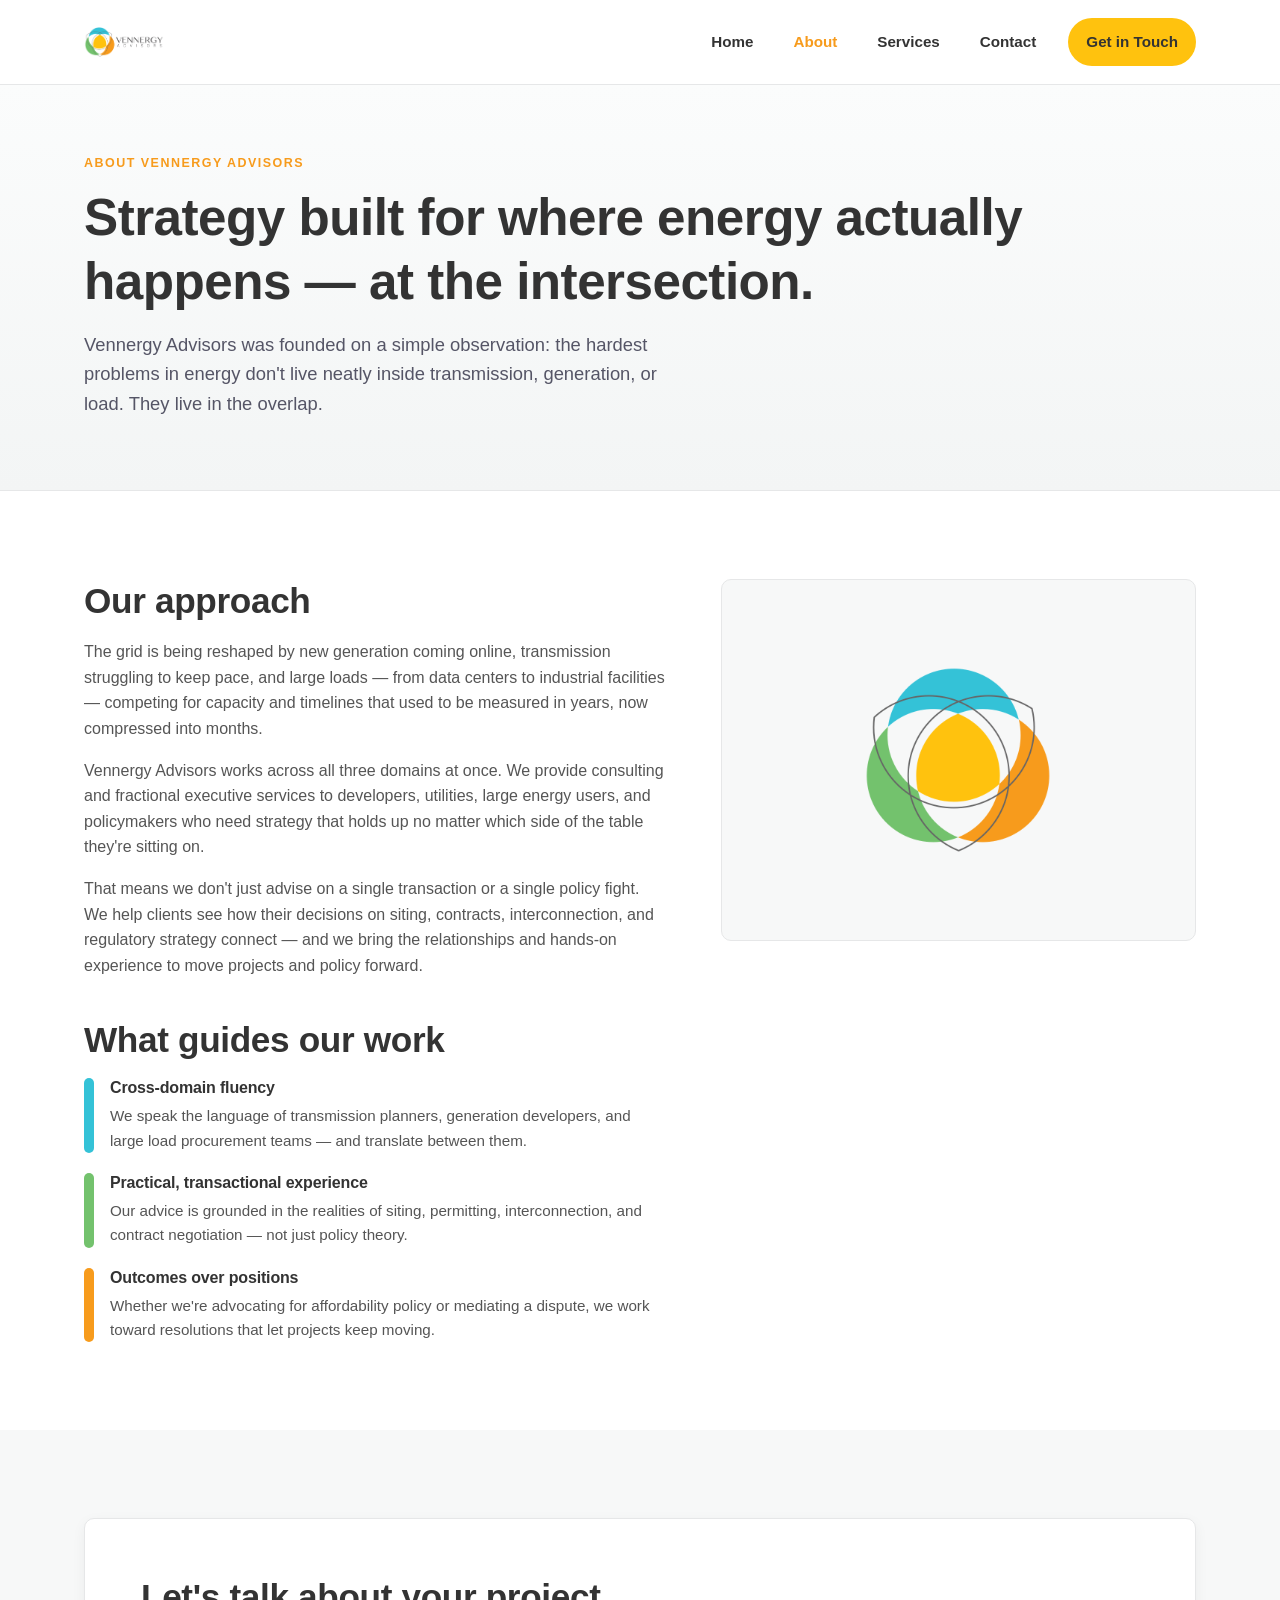
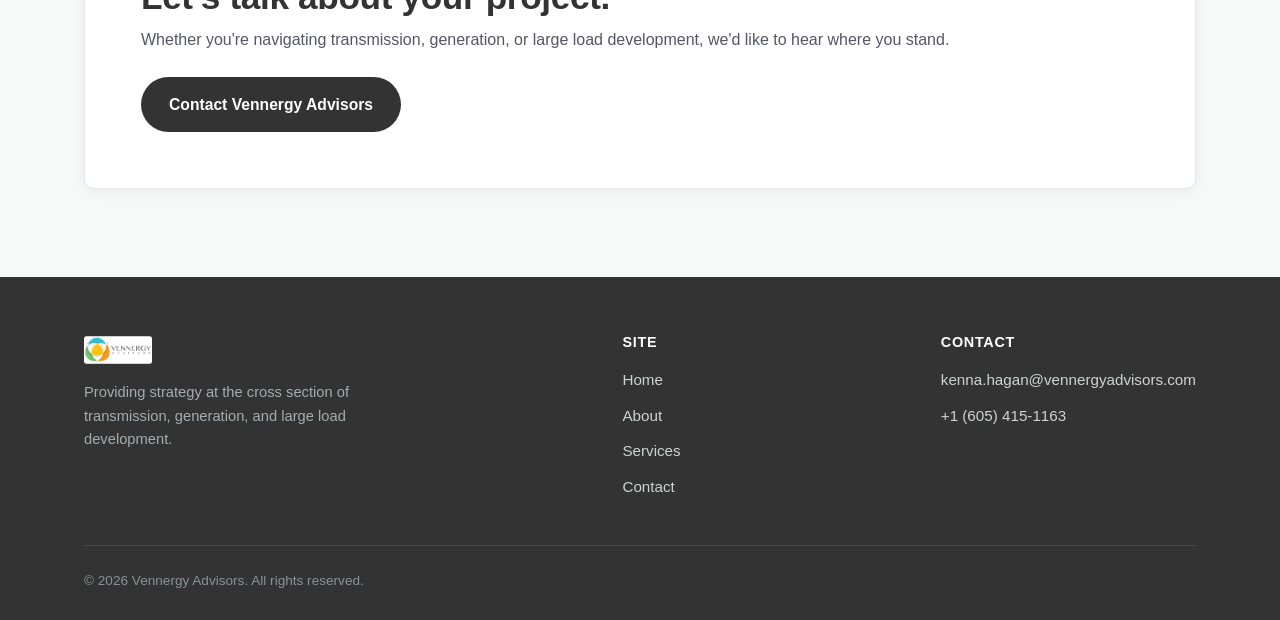
==== about.html @ db181118 "Initial website for Vennergy Advisors Multi-page static site (Home, About, Services, Contact) built " ====
<!doctype html>
<html lang="en">
<head>
<meta charset="UTF-8">
<meta name="viewport" content="width=device-width, initial-scale=1.0">
<title>About | Vennergy Advisors</title>
<meta name="description" content="Vennergy Advisors provides strategy at the cross section of transmission, generation, and large load development.">
<link rel="icon" type="image/png" href="assets/images/Vennergy_1500_Solo_Transparent.png">
<link rel="stylesheet" href="css/styles.css">
</head>
<body>

<header class="site-header">
  <div class="container">
    <a href="index.html" class="brand">
      <img src="assets/images/Vennergy_3000_Horiz_Transparent.png" alt="Vennergy Advisors">
    </a>
    <button class="nav-toggle" aria-label="Toggle navigation" aria-expanded="false">
      <span></span><span></span><span></span>
    </button>
    <nav class="main-nav">
      <ul>
        <li><a href="index.html">Home</a></li>
        <li><a href="about.html" class="active">About</a></li>
        <li><a href="services.html">Services</a></li>
        <li><a href="contact.html">Contact</a></li>
        <li><a href="contact.html" class="btn btn-accent">Get in Touch</a></li>
      </ul>
    </nav>
  </div>
</header>

<section class="page-header">
  <div class="container">
    <span class="eyebrow">About Vennergy Advisors</span>
    <h1>Strategy built for where energy actually happens &mdash; at the intersection.</h1>
    <p class="lede">Vennergy Advisors was founded on a simple observation: the hardest problems in energy don't live neatly inside transmission, generation, or load. They live in the overlap.</p>
  </div>
</section>

<section>
  <div class="container">
    <div class="about-grid">
      <div>
        <h2>Our approach</h2>
        <p>The grid is being reshaped by new generation coming online, transmission struggling to keep pace, and large loads &mdash; from data centers to industrial facilities &mdash; competing for capacity and timelines that used to be measured in years, now compressed into months.</p>
        <p>Vennergy Advisors works across all three domains at once. We provide consulting and fractional executive services to developers, utilities, large energy users, and policymakers who need strategy that holds up no matter which side of the table they're sitting on.</p>
        <p>That means we don't just advise on a single transaction or a single policy fight. We help clients see how their decisions on siting, contracts, interconnection, and regulatory strategy connect &mdash; and we bring the relationships and hands-on experience to move projects and policy forward.</p>

        <h2 style="margin-top:40px;">What guides our work</h2>
        <div class="value-list">
          <div class="value-item">
            <div class="swatch" style="background: var(--teal);"></div>
            <div>
              <h4>Cross-domain fluency</h4>
              <p>We speak the language of transmission planners, generation developers, and large load procurement teams &mdash; and translate between them.</p>
            </div>
          </div>
          <div class="value-item">
            <div class="swatch" style="background: var(--green);"></div>
            <div>
              <h4>Practical, transactional experience</h4>
              <p>Our advice is grounded in the realities of siting, permitting, interconnection, and contract negotiation &mdash; not just policy theory.</p>
            </div>
          </div>
          <div class="value-item">
            <div class="swatch" style="background: var(--orange);"></div>
            <div>
              <h4>Outcomes over positions</h4>
              <p>Whether we're advocating for affordability policy or mediating a dispute, we work toward resolutions that let projects keep moving.</p>
            </div>
          </div>
        </div>
      </div>

      <div class="venn-figure">
        <img src="assets/images/Vennergy_1500_Solo_Transparent.png" alt="Vennergy Advisors mark">
      </div>
    </div>
  </div>
</section>

<section class="section-alt">
  <div class="container">
    <div class="cta-band" style="background:#fff; border:1px solid var(--line); box-shadow: var(--shadow-sm);">
      <div>
        <h2 style="color:var(--charcoal-dark);">Let's talk about your project.</h2>
        <p style="color:#556;">Whether you're navigating transmission, generation, or large load development, we'd like to hear where you stand.</p>
      </div>
      <a href="contact.html" class="btn btn-primary">Contact Vennergy Advisors</a>
    </div>
  </div>
</section>

<footer class="site-footer">
  <div class="container">
    <div class="footer-top">
      <div class="footer-brand">
        <img src="assets/images/Vennergy_3000_Horiz_White.png" alt="Vennergy Advisors">
        <p>Providing strategy at the cross section of transmission, generation, and large load development.</p>
      </div>
      <div class="footer-col">
        <h4>Site</h4>
        <ul>
          <li><a href="index.html">Home</a></li>
          <li><a href="about.html">About</a></li>
          <li><a href="services.html">Services</a></li>
          <li><a href="contact.html">Contact</a></li>
        </ul>
      </div>
      <div class="footer-col">
        <h4>Contact</h4>
        <ul>
          <li><a href="mailto:kenna.hagan@vennergyadvisors.com">kenna.hagan@vennergyadvisors.com</a></li>
          <li><a href="tel:+16054151163">+1 (605) 415-1163</a></li>
        </ul>
      </div>
    </div>
    <div class="footer-bottom">
      <span>&copy; <span id="year"></span> Vennergy Advisors. All rights reserved.</span>
    </div>
  </div>
</footer>

<script src="js/main.js"></script>
</body>
</html>
---- css/styles.css ----
/* ===== Vennergy Advisors — shared styles ===== */

:root {
  --teal: #34C2D7;
  --green: #73C26D;
  --orange: #F79B1C;
  --gold: #FFC20E;
  --charcoal: #4A4A4A;
  --charcoal-dark: #333333;
  --ink: #2B2B2B;
  --paper: #FFFFFF;
  --paper-alt: #F7F8F8;
  --line: #E6E7E8;
  --max-width: 1160px;
  --radius: 10px;
  --shadow: 0 10px 30px rgba(0, 0, 0, 0.06);
  --shadow-sm: 0 4px 14px rgba(0, 0, 0, 0.05);
}

* { box-sizing: border-box; }

html { scroll-behavior: smooth; }

body {
  margin: 0;
  font-family: "Segoe UI", -apple-system, BlinkMacSystemFont, "Helvetica Neue", Arial, sans-serif;
  color: var(--ink);
  background: var(--paper);
  line-height: 1.6;
  -webkit-font-smoothing: antialiased;
}

img { max-width: 100%; display: block; }

a { color: inherit; text-decoration: none; }

.container {
  max-width: var(--max-width);
  margin: 0 auto;
  padding: 0 24px;
}

h1, h2, h3, h4 {
  font-weight: 700;
  color: var(--charcoal-dark);
  line-height: 1.25;
  margin: 0 0 16px;
  letter-spacing: -0.01em;
}

h1 { font-size: clamp(2.1rem, 4vw, 3.2rem); }
h2 { font-size: clamp(1.6rem, 3vw, 2.2rem); }
h3 { font-size: 1.3rem; }

p { margin: 0 0 16px; color: #555; }

.eyebrow {
  display: inline-block;
  font-size: 0.78rem;
  font-weight: 700;
  letter-spacing: 0.12em;
  text-transform: uppercase;
  color: var(--orange);
  margin-bottom: 12px;
}

.lede {
  font-size: 1.15rem;
  color: #556;
  max-width: 62ch;
}

/* ---------- Buttons ---------- */
.btn {
  display: inline-flex;
  align-items: center;
  gap: 8px;
  padding: 13px 26px;
  border-radius: 999px;
  font-weight: 600;
  font-size: 0.98rem;
  border: 2px solid transparent;
  cursor: pointer;
  transition: transform 0.15s ease, box-shadow 0.15s ease, background 0.15s ease, color 0.15s ease;
}

.btn-primary {
  background: var(--charcoal-dark);
  color: #fff;
}
.btn-primary:hover { transform: translateY(-2px); box-shadow: var(--shadow-sm); background: #222; }

.btn-accent {
  background: var(--gold);
  color: #2B2B2B;
}
.btn-accent:hover { transform: translateY(-2px); box-shadow: 0 10px 24px rgba(255, 194, 14, 0.35); }

.btn-outline {
  background: transparent;
  border-color: #cfd2d3;
  color: var(--charcoal-dark);
}
.btn-outline:hover { border-color: var(--charcoal-dark); transform: translateY(-2px); }

.btn-outline-light {
  background: transparent;
  border-color: rgba(255,255,255,0.55);
  color: #fff;
}
.btn-outline-light:hover { border-color: #fff; background: rgba(255,255,255,0.08); }

/* ---------- Header ---------- */
.site-header {
  position: sticky;
  top: 0;
  z-index: 100;
  background: rgba(255, 255, 255, 0.92);
  backdrop-filter: saturate(180%) blur(10px);
  border-bottom: 1px solid var(--line);
}

.site-header .container {
  display: flex;
  align-items: center;
  justify-content: space-between;
  height: 84px;
}

.brand img { height: 40px; }

.nav-toggle {
  display: none;
  background: none;
  border: none;
  cursor: pointer;
  padding: 8px;
}
.nav-toggle span {
  display: block;
  width: 26px;
  height: 2px;
  background: var(--charcoal-dark);
  margin: 6px 0;
  transition: 0.2s;
}

.main-nav ul {
  list-style: none;
  display: flex;
  gap: 8px;
  margin: 0;
  padding: 0;
  align-items: center;
}

.main-nav a {
  padding: 10px 16px;
  border-radius: 999px;
  font-weight: 600;
  font-size: 0.95rem;
  color: var(--charcoal-dark);
  transition: background 0.15s ease, color 0.15s ease;
}

.main-nav a:hover { background: var(--paper-alt); }
.main-nav a.active { color: var(--orange); }

.main-nav .btn { margin-left: 8px; }

/* ---------- Hero ---------- */
.hero {
  position: relative;
  overflow: hidden;
  background: linear-gradient(180deg, #FBFCFC 0%, #F3F5F5 100%);
  border-bottom: 1px solid var(--line);
}

.hero .container {
  padding-top: 88px;
  padding-bottom: 96px;
  position: relative;
  z-index: 2;
}

.hero-inner { max-width: 720px; }

.hero-blobs {
  position: absolute;
  inset: 0;
  z-index: 1;
  pointer-events: none;
}

.blob {
  position: absolute;
  border-radius: 50%;
  filter: blur(2px);
  opacity: 0.5;
}

.blob-teal   { width: 380px; height: 380px; background: var(--teal);   top: -140px; right: 8%; opacity: 0.35; }
.blob-green  { width: 300px; height: 300px; background: var(--green); bottom: -120px; right: 22%; opacity: 0.32; }
.blob-orange { width: 320px; height: 320px; background: var(--orange);bottom: -80px; right: -60px; opacity: 0.3; }
.blob-gold   { width: 170px; height: 170px; background: var(--gold);  top: 40%; right: 18%; opacity: 0.55; }

.hero-badges {
  display: flex;
  gap: 10px;
  margin-top: 28px;
  flex-wrap: wrap;
}

.badge {
  display: inline-flex;
  align-items: center;
  gap: 8px;
  padding: 8px 14px;
  border-radius: 999px;
  background: #fff;
  border: 1px solid var(--line);
  font-size: 0.85rem;
  font-weight: 600;
  color: var(--charcoal);
  box-shadow: var(--shadow-sm);
}

.badge .dot { width: 9px; height: 9px; border-radius: 50%; }
.dot-teal { background: var(--teal); }
.dot-green { background: var(--green); }
.dot-orange { background: var(--orange); }

.hero-cta { display: flex; gap: 14px; margin-top: 32px; flex-wrap: wrap; }

/* ---------- Sections ---------- */
section { padding: 88px 0; }
.section-alt { background: var(--paper-alt); }
.section-head { max-width: 640px; margin-bottom: 48px; }
.section-head.center { margin-left: auto; margin-right: auto; text-align: center; }

/* ---------- Pillars (Venn concept) ---------- */
.pillars {
  display: grid;
  grid-template-columns: repeat(3, 1fr);
  gap: 24px;
}

.pillar {
  position: relative;
  padding: 32px 26px;
  border-radius: var(--radius);
  background: #fff;
  border: 1px solid var(--line);
  box-shadow: var(--shadow-sm);
}

.pillar .ring {
  width: 52px;
  height: 52px;
  border-radius: 50%;
  margin-bottom: 20px;
  display: flex;
  align-items: center;
  justify-content: center;
  font-weight: 700;
  color: #fff;
  font-size: 1.1rem;
}

.ring-teal { background: var(--teal); }
.ring-green { background: var(--green); }
.ring-orange { background: var(--orange); }

.pillar h3 { margin-bottom: 10px; }
.pillar p { margin-bottom: 0; font-size: 0.97rem; }

/* ---------- Service cards ---------- */
.services-grid {
  display: grid;
  grid-template-columns: repeat(3, 1fr);
  gap: 24px;
}

.service-card {
  background: #fff;
  border: 1px solid var(--line);
  border-radius: var(--radius);
  padding: 34px 28px;
  box-shadow: var(--shadow-sm);
  border-top: 4px solid var(--teal);
  transition: transform 0.15s ease, box-shadow 0.15s ease;
}
.service-card:hover { transform: translateY(-4px); box-shadow: var(--shadow); }

.service-card.card-green { border-top-color: var(--green); }
.service-card.card-orange { border-top-color: var(--orange); }
.service-card.card-gold { border-top-color: var(--gold); }

.service-card .tag {
  display: inline-block;
  font-size: 0.75rem;
  font-weight: 700;
  letter-spacing: 0.08em;
  text-transform: uppercase;
  color: var(--charcoal);
  background: var(--paper-alt);
  padding: 5px 10px;
  border-radius: 6px;
  margin-bottom: 16px;
}

.service-card ul {
  margin: 18px 0 0;
  padding-left: 20px;
  color: #555;
  font-size: 0.95rem;
}
.service-card ul li { margin-bottom: 6px; }

/* ---------- Stats strip ---------- */
.stats {
  display: grid;
  grid-template-columns: repeat(3, 1fr);
  gap: 24px;
  text-align: center;
}
.stat .num {
  font-size: 2.4rem;
  font-weight: 800;
  color: var(--charcoal-dark);
}
.stat .label { color: #667; font-size: 0.95rem; }

/* ---------- CTA band ---------- */
.cta-band {
  background: var(--charcoal-dark);
  color: #fff;
  border-radius: var(--radius);
  padding: 56px;
  display: flex;
  align-items: center;
  justify-content: space-between;
  gap: 24px;
  flex-wrap: wrap;
}
.cta-band h2 { color: #fff; margin-bottom: 8px; }
.cta-band p { color: #cfd3d4; margin-bottom: 0; }

/* ---------- About page ---------- */
.about-grid {
  display: grid;
  grid-template-columns: 1.1fr 0.9fr;
  gap: 56px;
  align-items: start;
}

.value-list { display: grid; gap: 20px; margin-top: 8px; }
.value-item { display: flex; gap: 16px; }
.value-item .swatch {
  width: 10px;
  border-radius: 6px;
  flex-shrink: 0;
}
.value-item h4 { margin-bottom: 6px; }
.value-item p { margin-bottom: 0; font-size: 0.95rem; }

.venn-figure {
  position: relative;
  background: var(--paper-alt);
  border-radius: var(--radius);
  border: 1px solid var(--line);
  padding: 40px;
  display: flex;
  align-items: center;
  justify-content: center;
}
.venn-figure img { max-width: 280px; }

/* ---------- Contact page ---------- */
.contact-grid {
  display: grid;
  grid-template-columns: 0.9fr 1.1fr;
  gap: 48px;
  align-items: start;
}

.contact-card {
  background: #fff;
  border: 1px solid var(--line);
  border-radius: var(--radius);
  padding: 32px;
  box-shadow: var(--shadow-sm);
}

.contact-row {
  display: flex;
  align-items: flex-start;
  gap: 14px;
  padding: 16px 0;
  border-bottom: 1px solid var(--line);
}
.contact-row:last-child { border-bottom: none; }
.contact-row .ico {
  width: 40px;
  height: 40px;
  border-radius: 50%;
  background: var(--paper-alt);
  display: flex;
  align-items: center;
  justify-content: center;
  flex-shrink: 0;
  color: var(--orange);
  font-weight: 700;
}
.contact-row .label { font-size: 0.82rem; text-transform: uppercase; letter-spacing: 0.06em; color: #889; margin-bottom: 2px; }
.contact-row a { font-weight: 600; color: var(--charcoal-dark); }
.contact-row a:hover { color: var(--orange); }

.form-card {
  background: #fff;
  border: 1px solid var(--line);
  border-radius: var(--radius);
  padding: 36px;
  box-shadow: var(--shadow-sm);
}

.form-row { margin-bottom: 20px; }
.form-row label {
  display: block;
  font-size: 0.85rem;
  font-weight: 700;
  color: var(--charcoal-dark);
  margin-bottom: 8px;
}
.form-row input,
.form-row textarea {
  width: 100%;
  padding: 13px 14px;
  border: 1px solid #d7dadb;
  border-radius: 8px;
  font-size: 0.98rem;
  font-family: inherit;
  color: var(--ink);
  background: #fcfdfd;
}
.form-row input:focus,
.form-row textarea:focus {
  outline: none;
  border-color: var(--teal);
  box-shadow: 0 0 0 3px rgba(52, 194, 215, 0.15);
}
.form-two { display: grid; grid-template-columns: 1fr 1fr; gap: 20px; }

.form-note { font-size: 0.85rem; color: #889; margin-top: -6px; }

/* ---------- Footer ---------- */
.site-footer {
  background: var(--charcoal-dark);
  color: #cfd3d4;
  padding: 56px 0 28px;
}
.footer-top {
  display: flex;
  justify-content: space-between;
  gap: 40px;
  flex-wrap: wrap;
  padding-bottom: 36px;
  border-bottom: 1px solid rgba(255,255,255,0.1);
}
.footer-brand img { height: 34px; margin-bottom: 14px; }
.footer-brand p { color: #a6acae; max-width: 34ch; font-size: 0.92rem; }
.footer-col h4 { color: #fff; font-size: 0.9rem; letter-spacing: 0.05em; text-transform: uppercase; margin-bottom: 16px; }
.footer-col ul { list-style: none; margin: 0; padding: 0; }
.footer-col li { margin-bottom: 10px; }
.footer-col a { color: #cfd3d4; font-size: 0.95rem; }
.footer-col a:hover { color: var(--gold); }
.footer-bottom {
  display: flex;
  justify-content: space-between;
  align-items: center;
  padding-top: 24px;
  font-size: 0.85rem;
  color: #8b9294;
  flex-wrap: wrap;
  gap: 12px;
}

/* ---------- Page header (interior pages) ---------- */
.page-header {
  background: linear-gradient(180deg, #FBFCFC 0%, #F3F5F5 100%);
  border-bottom: 1px solid var(--line);
  padding: 64px 0 56px;
}
.page-header .eyebrow { margin-bottom: 12px; }
.page-header p { max-width: 60ch; }

/* ---------- Responsive ---------- */
@media (max-width: 900px) {
  .pillars, .services-grid, .stats { grid-template-columns: 1fr; }
  .about-grid, .contact-grid { grid-template-columns: 1fr; }
  .form-two { grid-template-columns: 1fr; }
  .venn-figure { order: -1; }
}

@media (max-width: 760px) {
  .nav-toggle { display: block; }
  .main-nav {
    position: fixed;
    top: 84px;
    left: 0;
    right: 0;
    bottom: 0;
    background: #fff;
    transform: translateX(100%);
    transition: transform 0.25s ease;
    padding: 24px;
    overflow-y: auto;
  }
  .main-nav.open { transform: translateX(0); }
  .main-nav ul { flex-direction: column; align-items: stretch; gap: 4px; }
  .main-nav a { display: block; padding: 14px 16px; }
  .main-nav .btn { margin-left: 0; margin-top: 8px; display: block; text-align: center; }
  .cta-band { flex-direction: column; text-align: center; }
  .footer-top { flex-direction: column; }
}
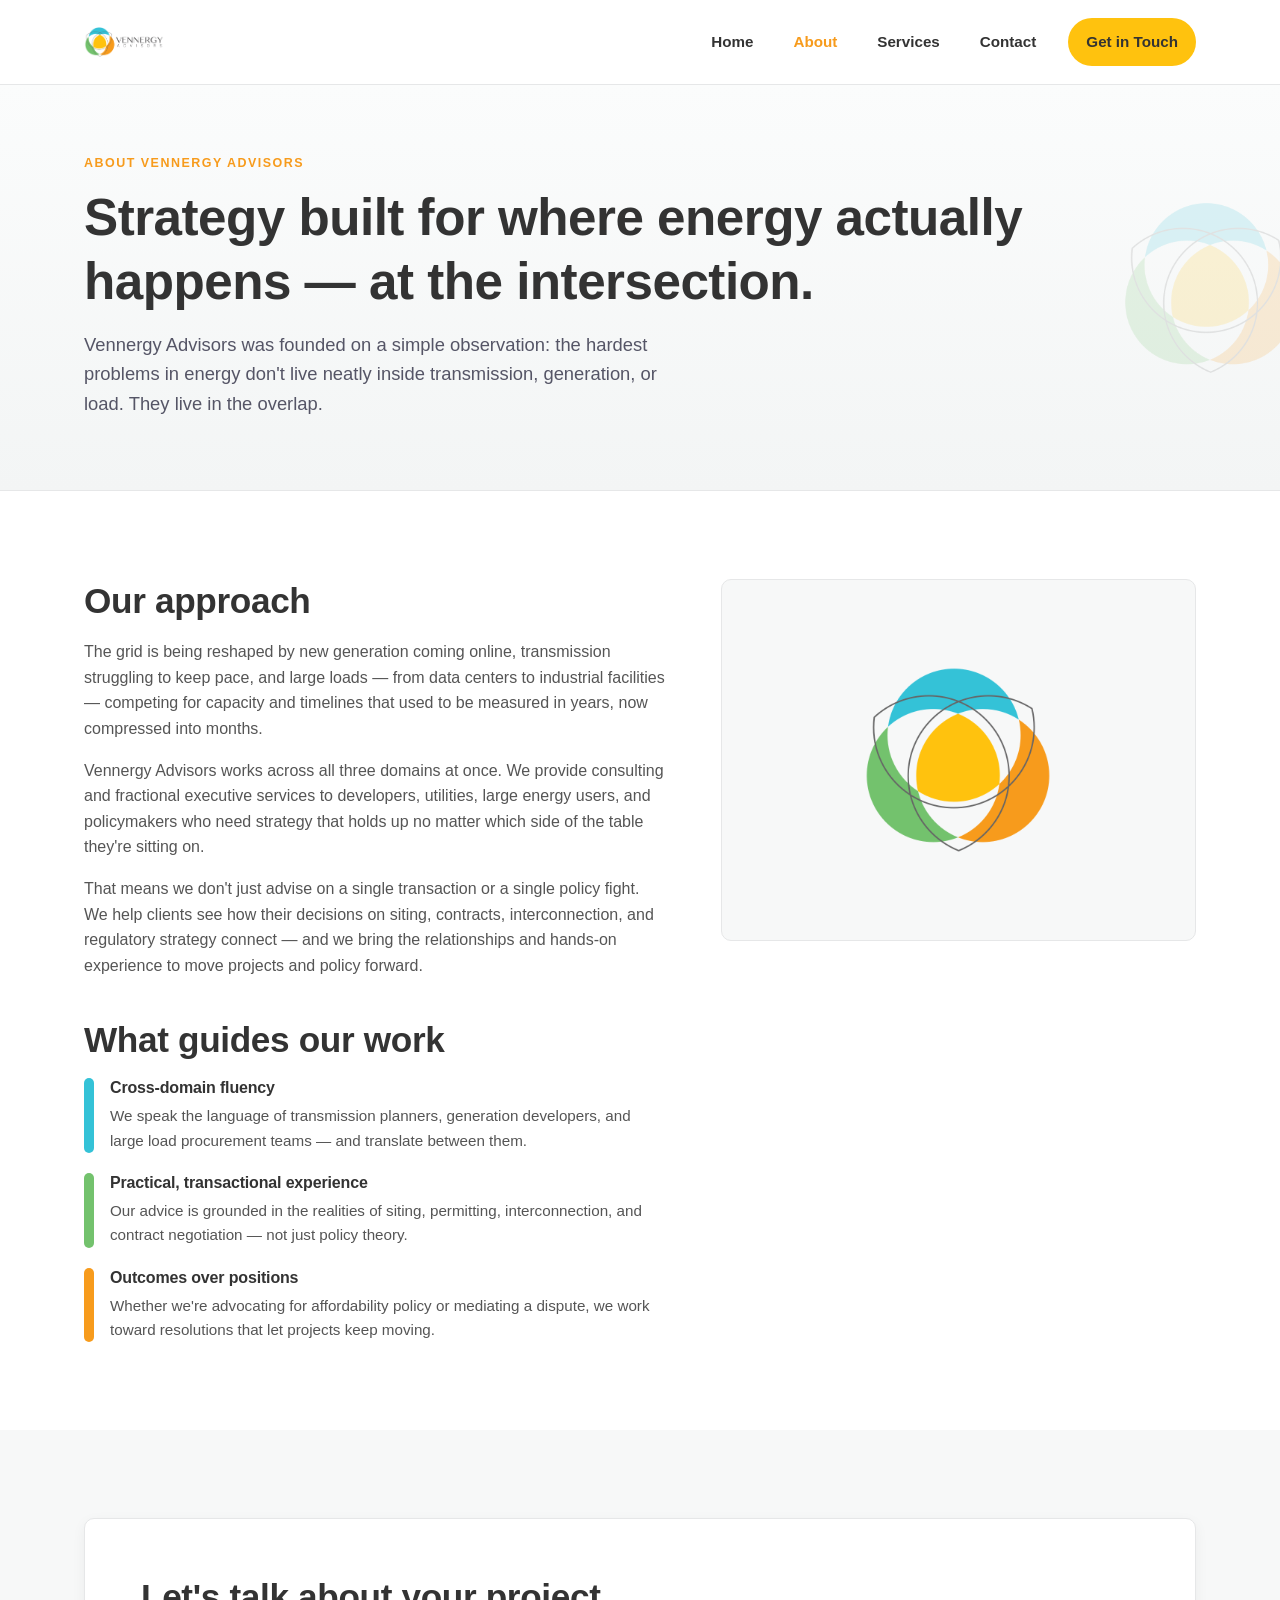
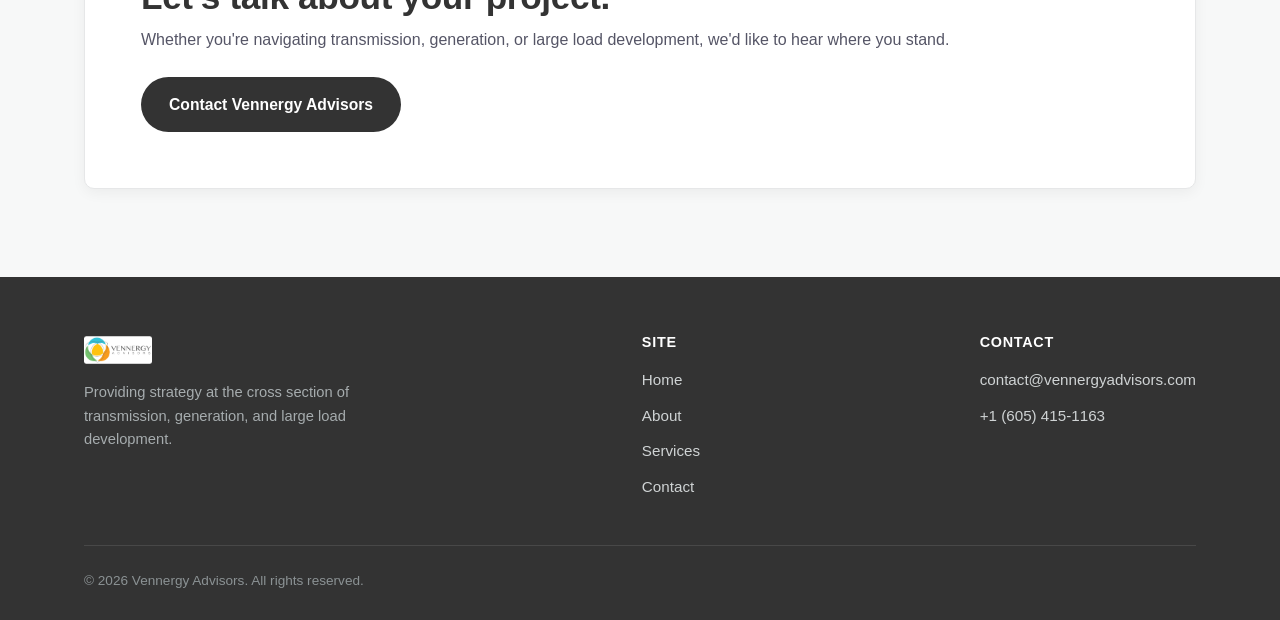
==== commit e63bc8ea: "Replace hero blob decoration with actual Venn diagram mark Swap the blurred color-bubble hero backgr" ====
--- a/about.html
+++ b/about.html
@@ -31,6 +31,7 @@
 </header>
 
 <section class="page-header">
+  <img class="page-header-mark" src="assets/images/Vennergy_1500_Solo_Transparent.png" alt="">
   <div class="container">
     <span class="eyebrow">About Vennergy Advisors</span>
     <h1>Strategy built for where energy actually happens &mdash; at the intersection.</h1>
@@ -111,7 +112,7 @@
       <div class="footer-col">
         <h4>Contact</h4>
         <ul>
-          <li><a href="mailto:kenna.hagan@vennergyadvisors.com">kenna.hagan@vennergyadvisors.com</a></li>
+          <li><a href="mailto:contact@vennergyadvisors.com">contact@vennergyadvisors.com</a></li>
           <li><a href="tel:+16054151163">+1 (605) 415-1163</a></li>
         </ul>
       </div>
--- a/css/styles.css
+++ b/css/styles.css
@@ -185,24 +185,41 @@
 
 .hero-inner { max-width: 720px; }
 
-.hero-blobs {
+.hero-graphic {
   position: absolute;
   inset: 0;
   z-index: 1;
   pointer-events: none;
-}
-
-.blob {
+  overflow: hidden;
+}
+
+.hero-graphic img {
   position: absolute;
-  border-radius: 50%;
-  filter: blur(2px);
-  opacity: 0.5;
-}
-
-.blob-teal   { width: 380px; height: 380px; background: var(--teal);   top: -140px; right: 8%; opacity: 0.35; }
-.blob-green  { width: 300px; height: 300px; background: var(--green); bottom: -120px; right: 22%; opacity: 0.32; }
-.blob-orange { width: 320px; height: 320px; background: var(--orange);bottom: -80px; right: -60px; opacity: 0.3; }
-.blob-gold   { width: 170px; height: 170px; background: var(--gold);  top: 40%; right: 18%; opacity: 0.55; }
+  top: 50%;
+  right: -80px;
+  width: 620px;
+  max-width: none;
+  transform: translateY(-50%);
+  opacity: 0.94;
+}
+
+.page-header {
+  position: relative;
+  overflow: hidden;
+}
+
+.page-header-mark {
+  position: absolute;
+  top: 50%;
+  right: -60px;
+  width: 260px;
+  transform: translateY(-50%);
+  opacity: 0.16;
+  pointer-events: none;
+  z-index: 1;
+}
+
+.page-header .container { position: relative; z-index: 2; }
 
 .hero-badges {
   display: flex;
@@ -522,4 +539,6 @@
   .main-nav .btn { margin-left: 0; margin-top: 8px; display: block; text-align: center; }
   .cta-band { flex-direction: column; text-align: center; }
   .footer-top { flex-direction: column; }
-}
+  .hero-graphic img { width: 300px; right: -90px; top: 0; transform: none; opacity: 0.35; }
+  .page-header-mark { width: 140px; right: -30px; }
+}
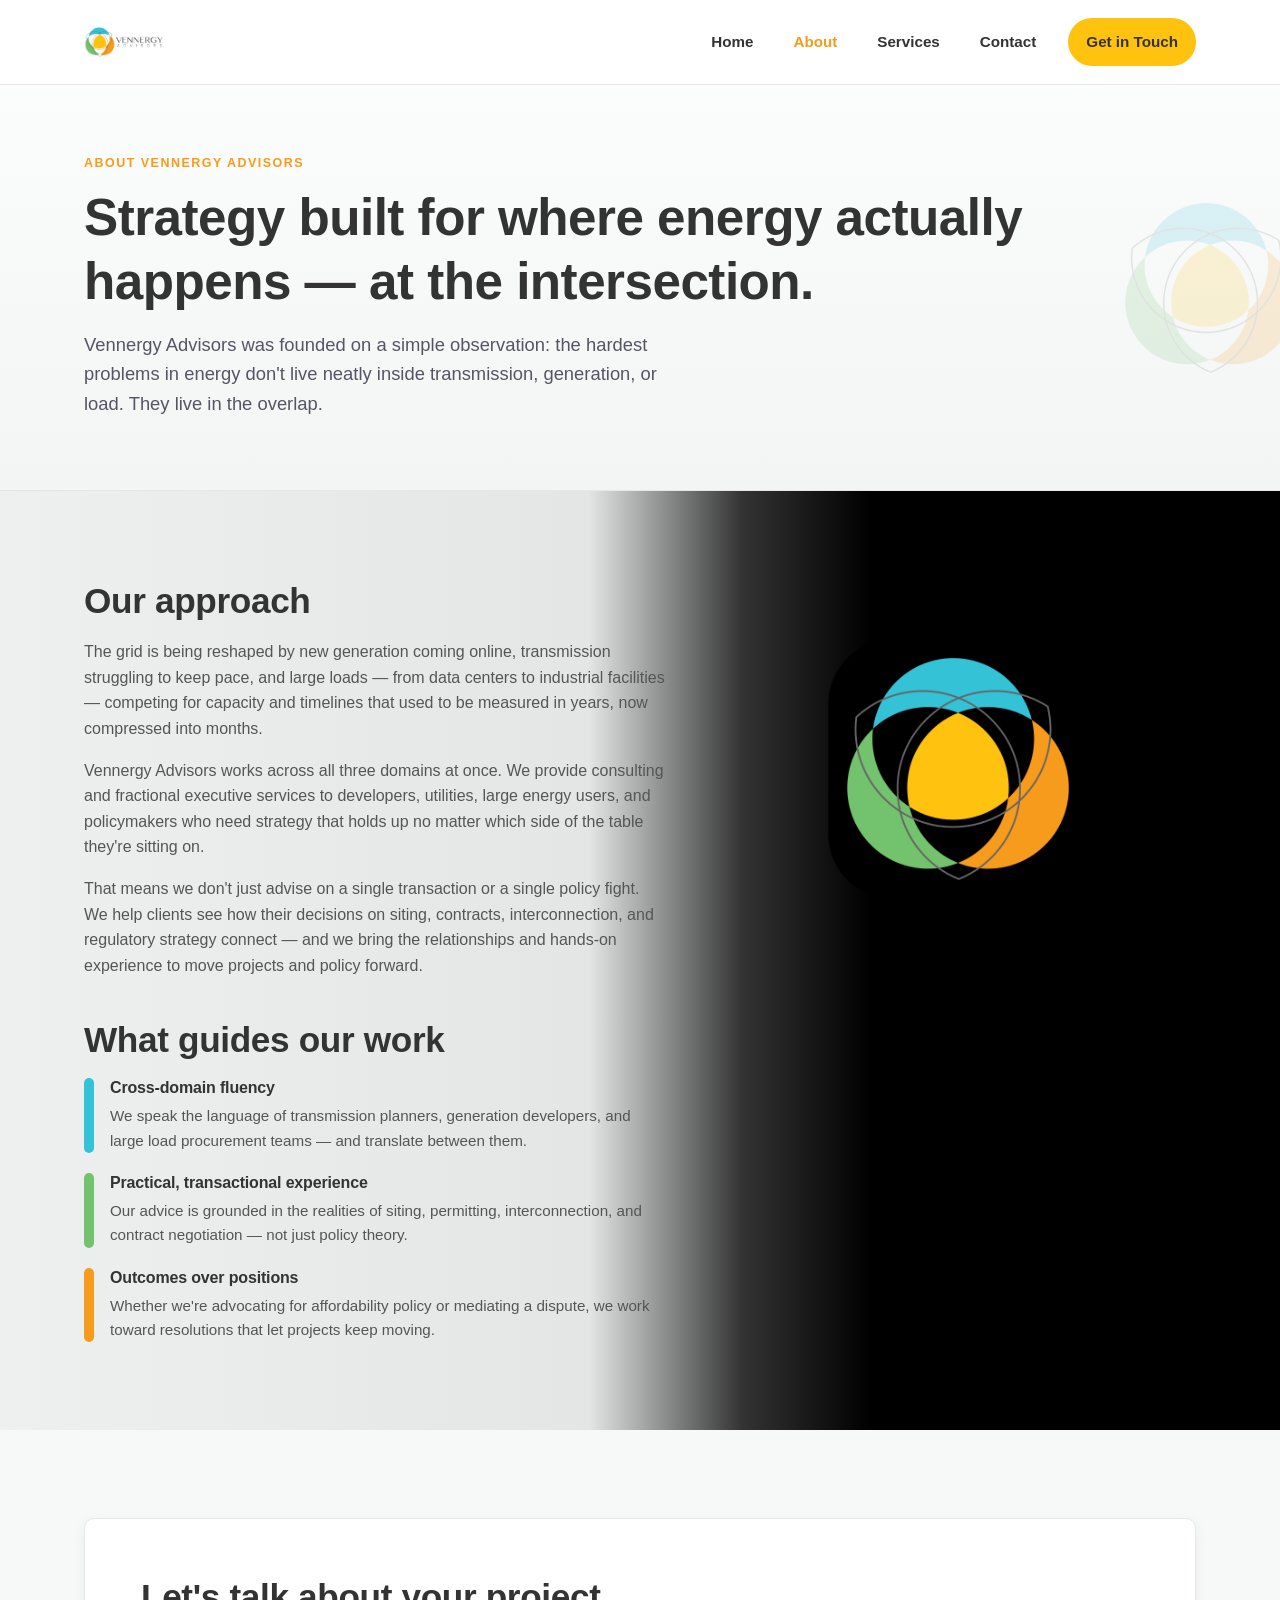
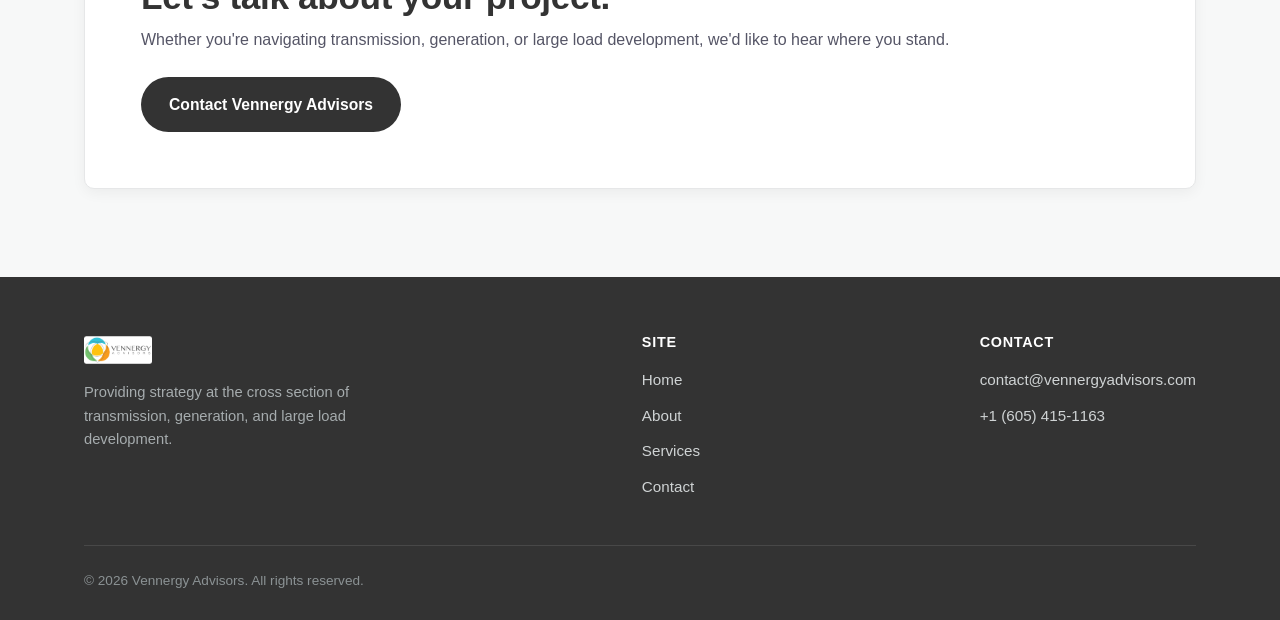
==== commit 21125339: "Blend About page mark into a fading black backdrop, add ISO/RTO bullets Replace the boxed transparen" ====
--- a/about.html
+++ b/about.html
@@ -39,7 +39,7 @@
   </div>
 </section>
 
-<section>
+<section class="approach-fade">
   <div class="container">
     <div class="about-grid">
       <div>
@@ -75,7 +75,7 @@
       </div>
 
       <div class="venn-figure">
-        <img src="assets/images/Vennergy_1500_Solo_Transparent.png" alt="Vennergy Advisors mark">
+        <img src="assets/images/Vennergy_1500_Solo_Black.png" alt="Vennergy Advisors mark">
       </div>
     </div>
   </div>
--- a/css/styles.css
+++ b/css/styles.css
@@ -255,6 +255,41 @@
 .section-head { max-width: 640px; margin-bottom: 48px; }
 .section-head.center { margin-left: auto; margin-right: auto; text-align: center; }
 
+/* ---------- Duotone statement section ---------- */
+.duotone {
+  position: relative;
+  overflow: hidden;
+  min-height: 440px;
+  display: flex;
+  align-items: flex-end;
+  padding: 0 !important;
+}
+
+.duotone-bg {
+  position: absolute;
+  inset: 0;
+  width: 100%;
+  height: 100%;
+  object-fit: cover;
+}
+
+.duotone-overlay {
+  position: absolute;
+  inset: 0;
+  background: linear-gradient(180deg, rgba(14, 30, 34, 0.18) 0%, rgba(11, 24, 27, 0.82) 88%);
+}
+
+.duotone-content {
+  position: relative;
+  z-index: 2;
+  color: #fff;
+  padding: 64px 0 56px;
+}
+
+.duotone-content .eyebrow { color: var(--gold); }
+.duotone-content h2 { color: #fff; max-width: 34ch; }
+.duotone-content p { color: #dfe6e7; max-width: 56ch; }
+
 /* ---------- Pillars (Venn concept) ---------- */
 .pillars {
   display: grid;
@@ -264,24 +299,43 @@
 
 .pillar {
   position: relative;
-  padding: 32px 26px;
   border-radius: var(--radius);
   background: #fff;
   border: 1px solid var(--line);
   box-shadow: var(--shadow-sm);
-}
+  overflow: hidden;
+  transition: transform 0.15s ease, box-shadow 0.15s ease;
+}
+.pillar:hover { transform: translateY(-4px); box-shadow: var(--shadow); }
+
+.pillar-photo {
+  display: block;
+  width: 100%;
+  height: 150px;
+  object-fit: cover;
+  background: var(--paper-alt);
+}
+
+.pillar-photo.is-light {
+  filter: brightness(1.16) saturate(0.82);
+}
+
+.pillar-body { padding: 0 26px 32px; }
 
 .pillar .ring {
   width: 52px;
   height: 52px;
   border-radius: 50%;
-  margin-bottom: 20px;
+  margin-top: -26px;
+  margin-bottom: 18px;
   display: flex;
   align-items: center;
   justify-content: center;
   font-weight: 700;
   color: #fff;
   font-size: 1.1rem;
+  border: 3px solid #fff;
+  box-shadow: var(--shadow-sm);
 }
 
 .ring-teal { background: var(--teal); }
@@ -313,7 +367,7 @@
 .service-card.card-orange { border-top-color: var(--orange); }
 .service-card.card-gold { border-top-color: var(--gold); }
 
-.service-card .tag {
+.service-card .tag, .pillar-body .tag {
   display: inline-block;
   font-size: 0.75rem;
   font-weight: 700;
@@ -326,13 +380,13 @@
   margin-bottom: 16px;
 }
 
-.service-card ul {
+.service-card ul, .pillar-body ul {
   margin: 18px 0 0;
   padding-left: 20px;
   color: #555;
   font-size: 0.95rem;
 }
-.service-card ul li { margin-bottom: 6px; }
+.service-card ul li, .pillar-body ul li { margin-bottom: 6px; }
 
 /* ---------- Stats strip ---------- */
 .stats {
@@ -383,15 +437,26 @@
 
 .venn-figure {
   position: relative;
-  background: var(--paper-alt);
-  border-radius: var(--radius);
-  border: 1px solid var(--line);
-  padding: 40px;
   display: flex;
   align-items: center;
   justify-content: center;
-}
-.venn-figure img { max-width: 280px; }
+  padding: 20px;
+}
+.venn-figure img { max-width: 340px; width: 100%; }
+
+/* ---------- Approach section (fading duotone backdrop) ---------- */
+.approach-fade {
+  background: linear-gradient(90deg, #eef0f0 0%, #e4e6e6 46%, #333333 58%, #000000 68%, #000000 100%);
+}
+
+.approach-fade h2, .approach-fade h4 { color: var(--charcoal-dark); }
+.approach-fade > .container > .about-grid > div:first-child p { color: #555; }
+
+@media (max-width: 900px) {
+  .approach-fade {
+    background: linear-gradient(180deg, #000000 0%, #000000 12%, #333333 24%, #e4e6e6 40%, #eef0f0 100%);
+  }
+}
 
 /* ---------- Contact page ---------- */
 .contact-grid {
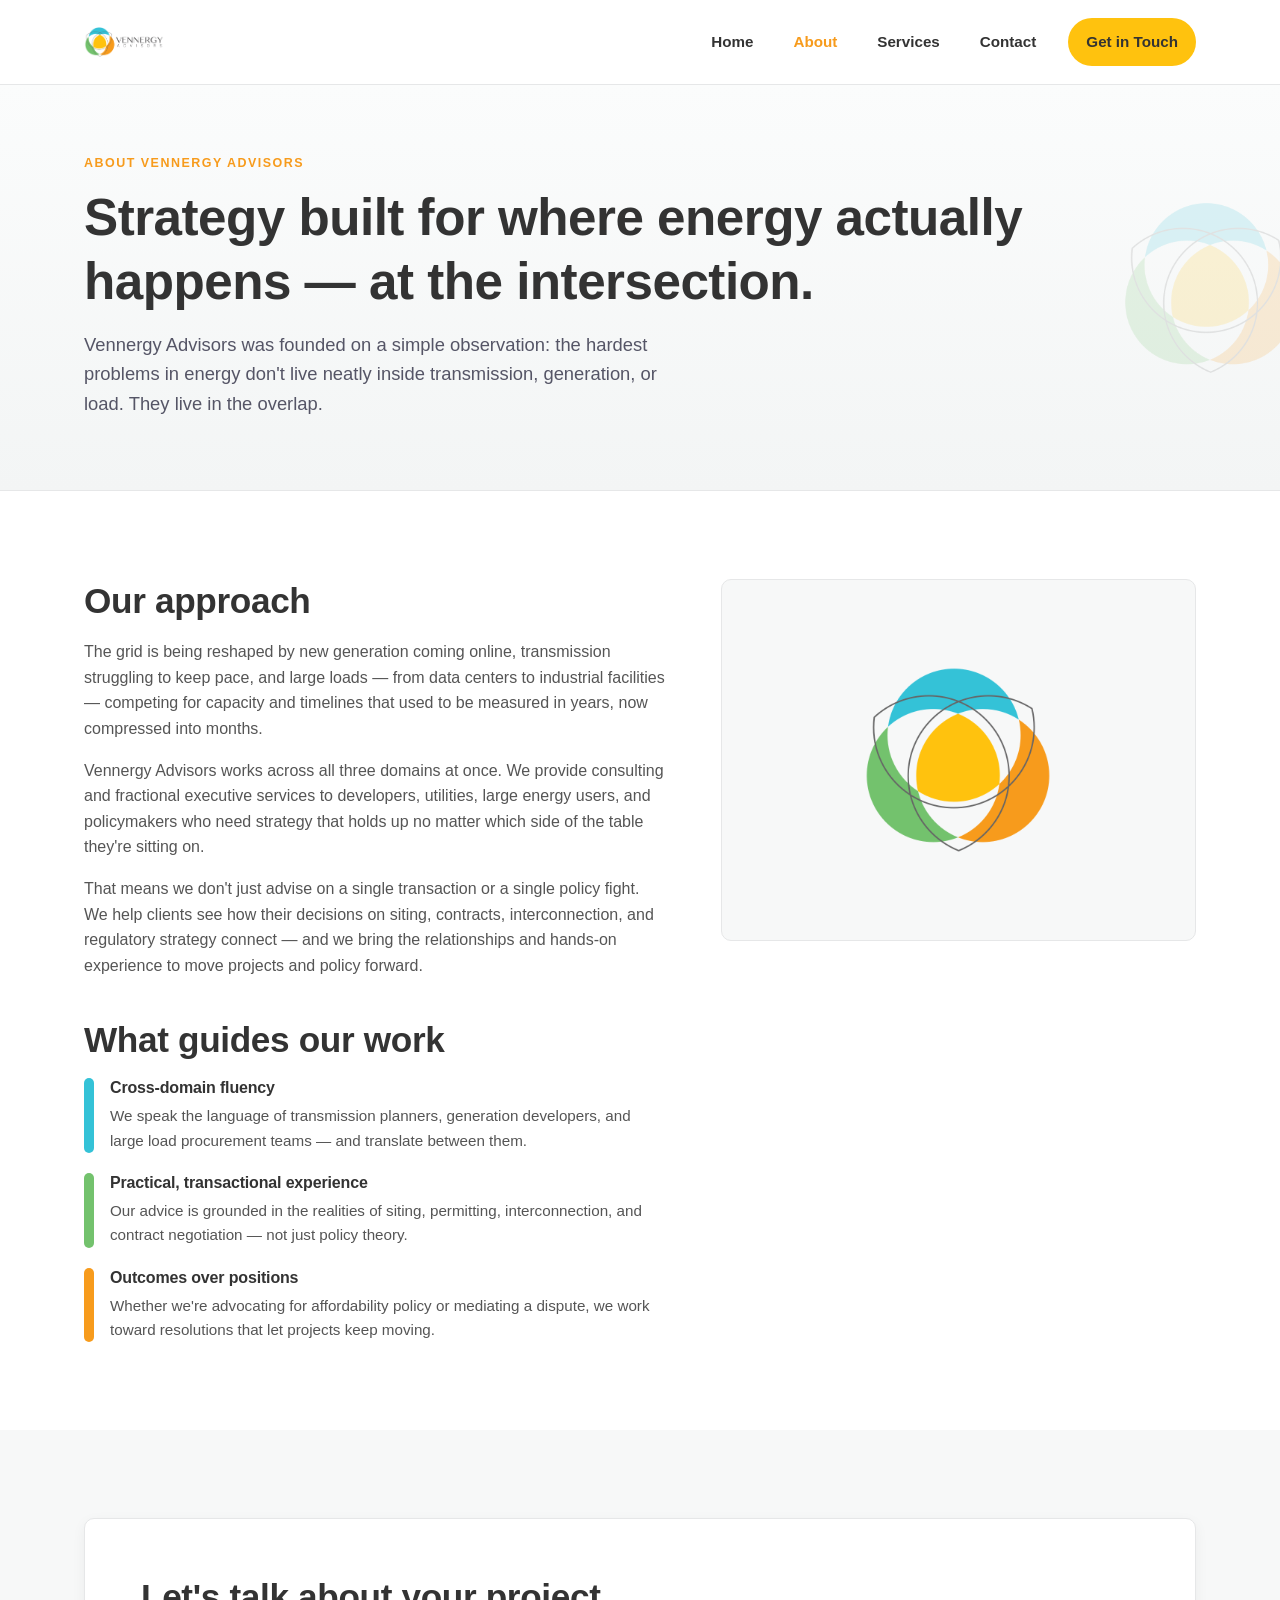
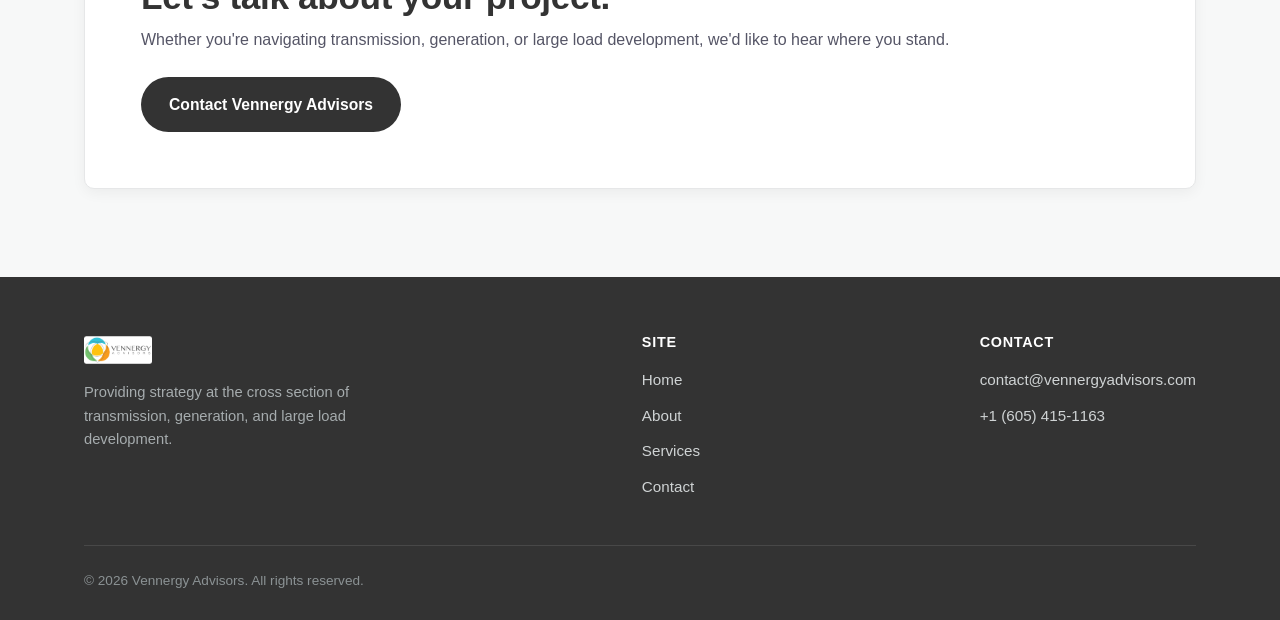
==== commit 30560a96: "Revert About page fade, wire in Grid Plates illustrations Revert the About page approach section bac" ====
--- a/about.html
+++ b/about.html
@@ -39,7 +39,7 @@
   </div>
 </section>
 
-<section class="approach-fade">
+<section>
   <div class="container">
     <div class="about-grid">
       <div>
@@ -75,7 +75,7 @@
       </div>
 
       <div class="venn-figure">
-        <img src="assets/images/Vennergy_1500_Solo_Black.png" alt="Vennergy Advisors mark">
+        <img src="assets/images/Vennergy_1500_Solo_Transparent.png" alt="Vennergy Advisors mark">
       </div>
     </div>
   </div>
--- a/css/styles.css
+++ b/css/styles.css
@@ -437,26 +437,15 @@
 
 .venn-figure {
   position: relative;
+  background: var(--paper-alt);
+  border-radius: var(--radius);
+  border: 1px solid var(--line);
+  padding: 40px;
   display: flex;
   align-items: center;
   justify-content: center;
-  padding: 20px;
-}
-.venn-figure img { max-width: 340px; width: 100%; }
-
-/* ---------- Approach section (fading duotone backdrop) ---------- */
-.approach-fade {
-  background: linear-gradient(90deg, #eef0f0 0%, #e4e6e6 46%, #333333 58%, #000000 68%, #000000 100%);
-}
-
-.approach-fade h2, .approach-fade h4 { color: var(--charcoal-dark); }
-.approach-fade > .container > .about-grid > div:first-child p { color: #555; }
-
-@media (max-width: 900px) {
-  .approach-fade {
-    background: linear-gradient(180deg, #000000 0%, #000000 12%, #333333 24%, #e4e6e6 40%, #eef0f0 100%);
-  }
-}
+}
+.venn-figure img { max-width: 280px; }
 
 /* ---------- Contact page ---------- */
 .contact-grid {
